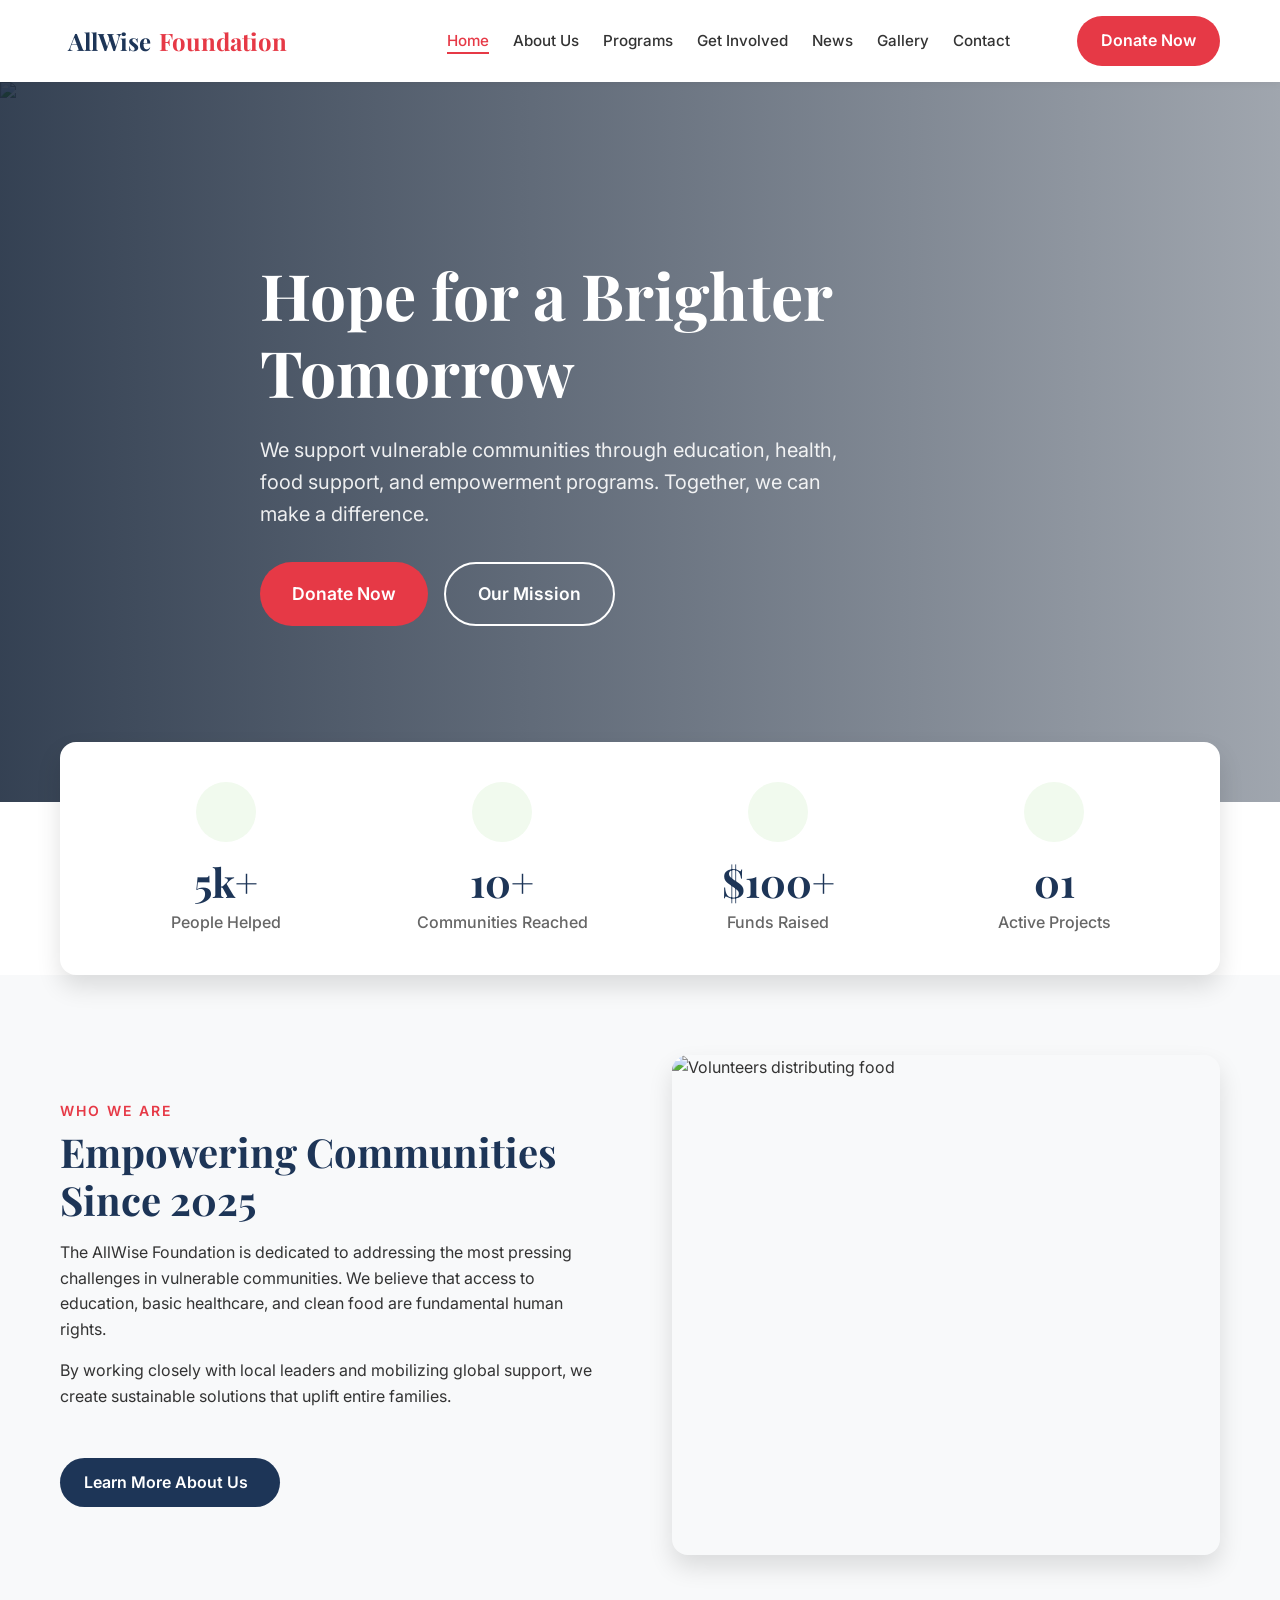
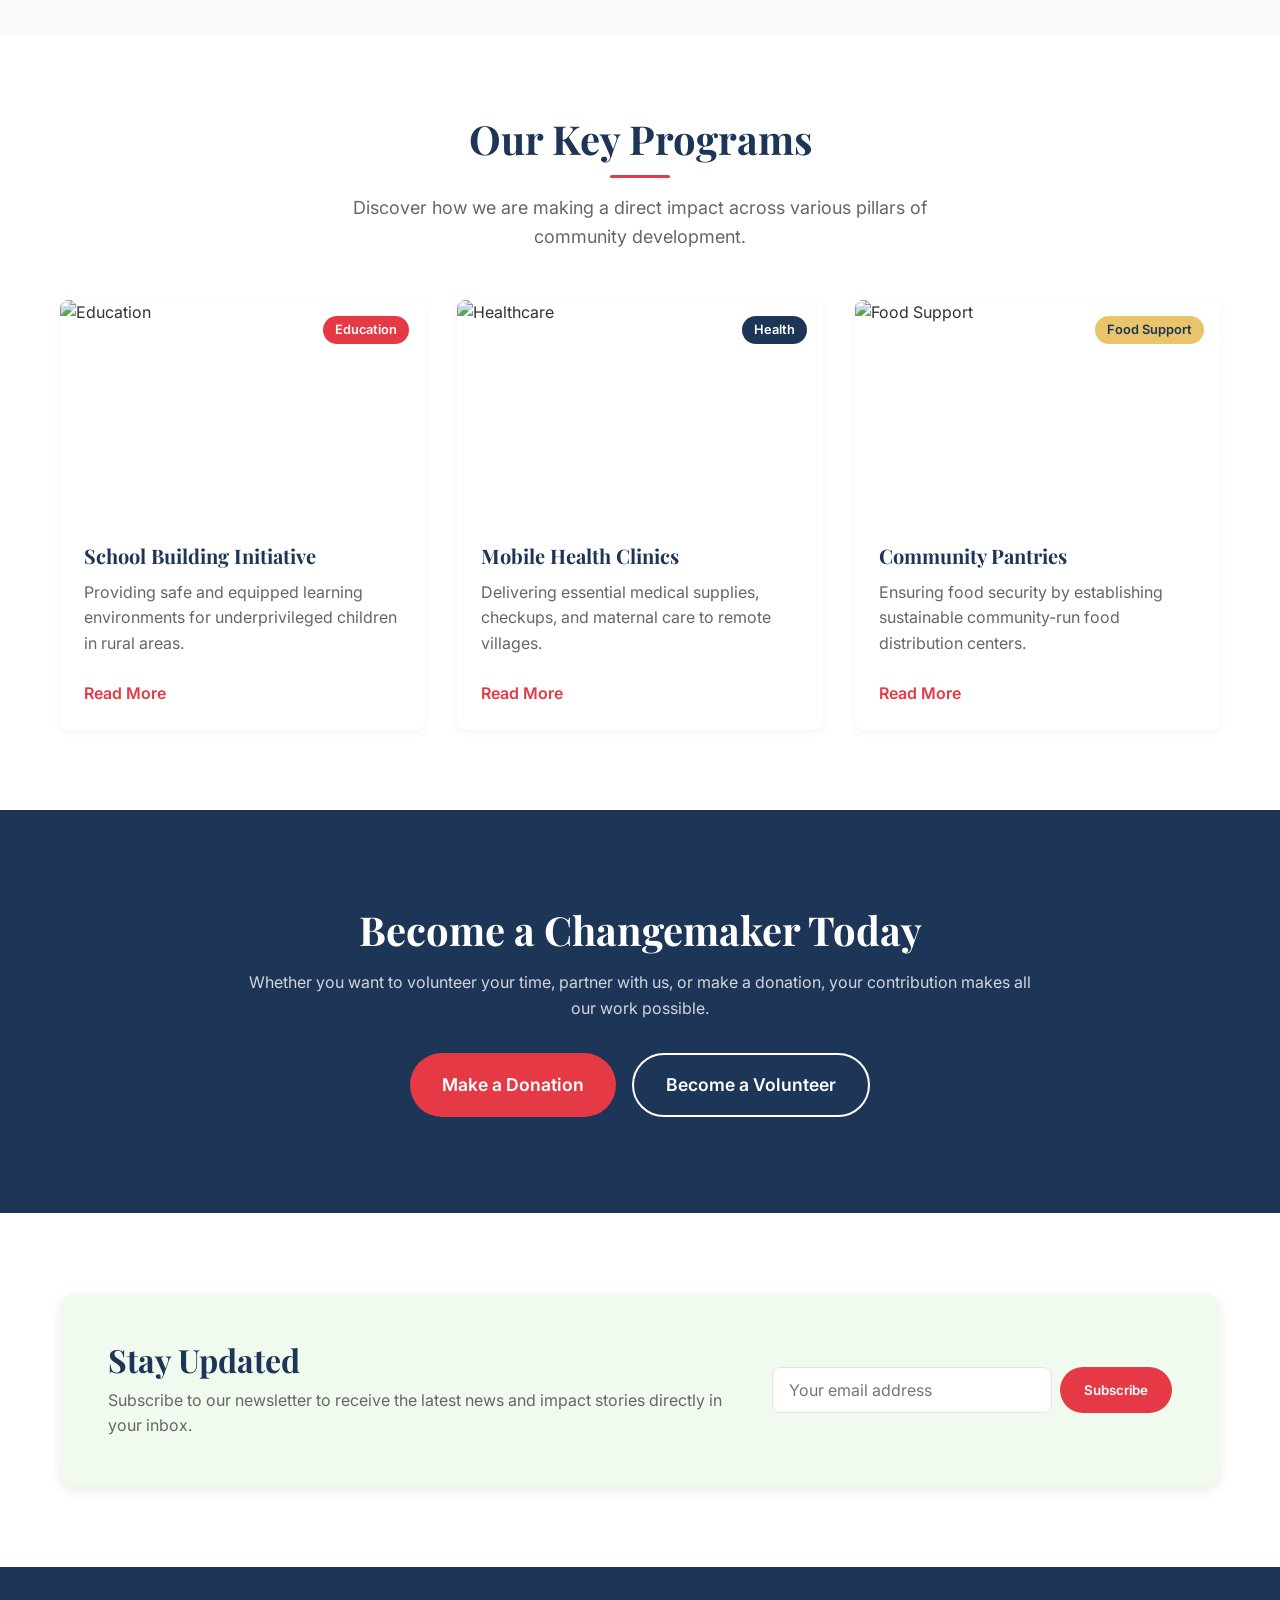
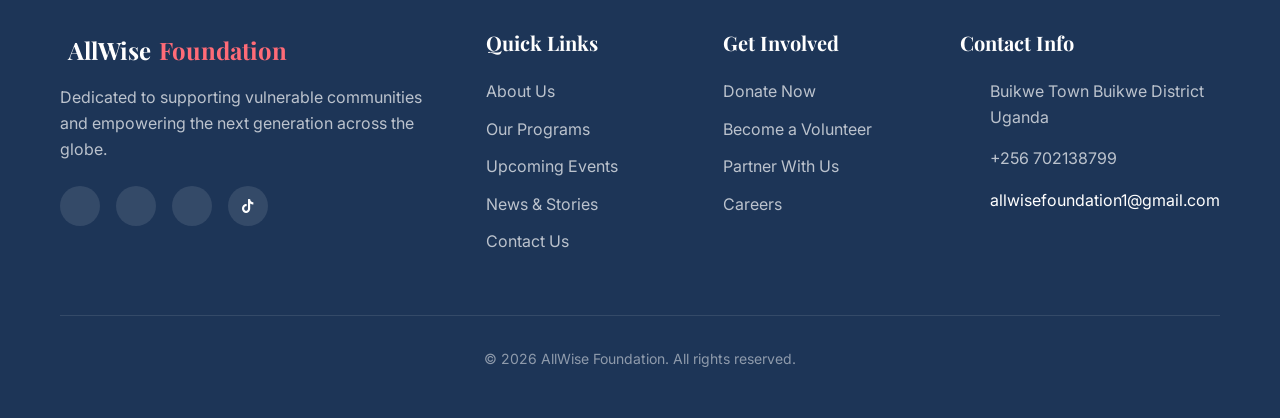
==== index.html @ 0da26ee7 "dmn" ====
<!DOCTYPE html>
<html lang="en">

<head>
    <meta charset="UTF-8">
    <meta name="viewport" content="width=device-width, initial-scale=1.0">
    <title>AllWise Foundation | Empowering Communities</title>
    <meta name="description"
        content="Supporting vulnerable communities through education, health, food support, and empowerment programs.">
    <!-- Google Fonts -->
    <link rel="preconnect" href="https://fonts.googleapis.com">
    <link rel="preconnect" href="https://fonts.gstatic.com" crossorigin>
    <link
        href="https://fonts.googleapis.com/css2?family=Inter:wght@300;400;500;600;700&family=Playfair+Display:wght@600;700&display=swap"
        rel="stylesheet">
    <link href='https://unpkg.com/boxicons@2.1.4/css/boxicons.min.css' rel='stylesheet'>
    <!-- Lucide Icons -->
    <script src="https://unpkg.com/lucide@latest"></script>
    <link rel="stylesheet" href="assets/css/style.css">
</head>

<body>
    <!-- Header -->
    <header class="header">
        <div class="container header-container">
            <a href="index.html" class="logo">
                <span class="logo-icon"><i data-lucide="heart-handshake"></i></span>
                AllWise<span class="logo-highlight">Foundation</span>
            </a>
            <button class="mobile-menu-toggle" aria-label="Toggle menu">
                <i data-lucide="menu"></i>
            </button>
            <nav class="nav-menu">
                <ul class="nav-list">
                    <li><a href="index.html" class="nav-link active">Home</a></li>
                    <li><a href="about.html" class="nav-link">About Us</a></li>
                    <li><a href="programs.html" class="nav-link">Programs</a></li>
                    <li><a href="get-involved.html" class="nav-link">Get Involved</a></li>
                    <li><a href="blog.html" class="nav-link">News</a></li>
                    <li><a href="gallery.html" class="nav-link">Gallery</a></li>
                    <li><a href="contact.html" class="nav-link">Contact</a></li>
                </ul>
                <div class="nav-actions" style="display: flex; gap: 15px; align-items: center;">
                    <a href="admin/index.html" title="Admin Login"
                        style="color: var(--secondary-color); display: flex; align-items: center;"><i data-lucide="lock"
                            style="width: 20px; height: 20px;"></i></a>
                    <a href="donate.html" class="btn btn-primary btn-donate">Donate Now</a>
                </div>
            </nav>
        </div>
    </header>

    <main>
        <!-- Hero Section -->
        <section class="hero">
            <div class="hero-bg">
                <img id="live-hero-image" src="https://images.unsplash.com/photo-1488521787991-ed7bbaae773c?ixlib=rb-4.0.3&auto=format&fit=crop&w=1600&q=80"
                    alt="Children smiling" />
                <div class="hero-overlay"></div>
            </div>
            <div class="container hero-content">
                <h1 class="animate-on-scroll" id="live-hero-headline">Hope for a Brighter Tomorrow</h1>
                <p class="animate-on-scroll" id="live-hero-subtitle">We support vulnerable communities through
                    education, health, food support,
                    and empowerment programs. Together, we can make a difference.</p>
                <div class="hero-actions animate-on-scroll">
                    <a href="donate.html" class="btn btn-primary btn-lg">Donate Now</a>
                    <a href="about.html" class="btn btn-outline btn-lg btn-outline-white">Our Mission</a>
                </div>
            </div>
        </section>

        <!-- Stats Section -->
        <section class="stats-section">
            <div class="container">
                <div class="stats-grid">
                    <div class="stat-card animate-on-scroll">
                        <div class="stat-icon"><i data-lucide="users"></i></div>
                        <h3 class="stat-number" id="live-stats-children">5k+</h3>
                        <p>People Helped</p>
                    </div>
                    <div class="stat-card animate-on-scroll" style="transition-delay: 0.1s">
                        <div class="stat-icon"><i data-lucide="map-pin"></i></div>
                        <h3 class="stat-number" id="live-stats-communities">10+</h3>
                        <p>Communities Reached</p>
                    </div>
                    <div class="stat-card animate-on-scroll" style="transition-delay: 0.2s">
                        <div class="stat-icon"><i data-lucide="heart"></i></div>
                        <h3 class="stat-number" id="live-stats-funds">$100+</h3>
                        <p>Funds Raised</p>
                    </div>
                    <div class="stat-card animate-on-scroll" style="transition-delay: 0.3s">
                        <div class="stat-icon"><i data-lucide="book-open"></i></div>
                        <h3 class="stat-number" id="live-stats-projects">01</h3>
                        <p>Active Projects</p>
                    </div>
                </div>
            </div>
        </section>

        <!-- About Teaser -->
        <section class="about-teaser bg-alt">
            <div class="container">
                <div class="about-grid">
                    <div class="about-text animate-on-scroll">
                        <h4 class="text-primary subtitle" id="live-about-subtitle">Who We Are</h4>
                        <h2 id="live-about-headline">Empowering Communities Since 2025</h2>
                        <p id="live-about-p1">The AllWise Foundation is dedicated to addressing the most pressing
                            challenges in vulnerable
                            communities. We believe that access to education, basic healthcare, and clean food are
                            fundamental human rights.</p>
                        <p id="live-about-p2">By working closely with local leaders and mobilizing global support, we
                            create sustainable
                            solutions that uplift entire families.</p>
                        <a href="about.html" class="btn btn-secondary mt-2">Learn More About Us <i
                                data-lucide="arrow-right"></i></a>
                    </div>
                    <div class="about-image animate-on-scroll">
                        <img id="live-about-image"
                            src="https://images.unsplash.com/photo-1593113580326-921c17bfcc05?ixlib=rb-4.0.3&auto=format&fit=crop&w=800&q=80"
                            alt="Volunteers distributing food" class="radius-lg shadow-lg">
                    </div>
                </div>
            </div>
        </section>

        <!-- Featured Programs -->
        <section class="programs-preview">
            <div class="container">
                <div class="section-title animate-on-scroll">
                    <h2>Our Key Programs</h2>
                    <p>Discover how we are making a direct impact across various pillars of community development.</p>
                </div>

                <div class="cards-grid">
                    <!-- Card 1 -->
                    <div class="card animate-on-scroll">
                        <div class="card-img">
                            <img src="image/image.jpg" alt="Education">
                            <span class="badge">Education</span>
                        </div>
                        <div class="card-body">
                            <h3>School Building Initiative</h3>
                            <p>Providing safe and equipped learning environments for underprivileged children in rural
                                areas.</p>
                            <a href="programs.html" class="link-arrow mt-auto">Read More <i
                                    data-lucide="arrow-right"></i></a>
                        </div>
                    </div>
                    <!-- Card 2 -->
                    <div class="card animate-on-scroll" style="transition-delay: 0.1s">
                        <div class="card-img">
                            <img src="https://images.unsplash.com/photo-1584515933487-779824d29309?ixlib=rb-4.0.3&auto=format&fit=crop&w=600&q=80"
                                alt="Healthcare">
                            <span class="badge badge-secondary">Health</span>
                        </div>
                        <div class="card-body">
                            <h3>Mobile Health Clinics</h3>
                            <p>Delivering essential medical supplies, checkups, and maternal care to remote villages.
                            </p>
                            <a href="programs.html" class="link-arrow mt-auto">Read More <i
                                    data-lucide="arrow-right"></i></a>
                        </div>
                    </div>
                    <!-- Card 3 -->
                    <div class="card animate-on-scroll" style="transition-delay: 0.2s">
                        <div class="card-img">
                            <img src="https://images.unsplash.com/photo-1599058917212-d750089bc07e?ixlib=rb-4.0.3&auto=format&fit=crop&w=600&q=80"
                                alt="Food Support">
                            <span class="badge badge-warning">Food Support</span>
                        </div>
                        <div class="card-body">
                            <h3>Community Pantries</h3>
                            <p>Ensuring food security by establishing sustainable community-run food distribution
                                centers.</p>
                            <a href="programs.html" class="link-arrow mt-auto">Read More <i
                                    data-lucide="arrow-right"></i></a>
                        </div>
                    </div>
                </div>
            </div>
        </section>

        <!-- Call to Action / Get Involved -->
        <section class="cta-section text-center text-white bg-secondary">
            <div class="container">
                <div class="cta-content animate-on-scroll">
                    <h2 class="text-white">Become a Changemaker Today</h2>
                    <p class="text-light mb-2">Whether you want to volunteer your time, partner with us, or make a
                        donation, your contribution makes all our work possible.</p>
                    <div class="cta-actions mt-2">
                        <a href="donate.html" class="btn btn-primary btn-lg">Make a Donation</a>
                        <a href="get-involved.html" class="btn btn-outline btn-lg btn-outline-white">Become a
                            Volunteer</a>
                    </div>
                </div>
            </div>
        </section>

        <!-- Newsletter -->
        <section class="newsletter">
            <div class="container">
                <div class="newsletter-inner bg-accent animate-on-scroll shadow-md radius-lg">
                    <div class="newsletter-text">
                        <h3>Stay Updated</h3>
                        <p>Subscribe to our newsletter to receive the latest news and impact stories directly in your
                            inbox.</p>
                    </div>
                    <form class="newsletter-form"
                        onsubmit="event.preventDefault(); alert('Thank you for subscribing!');">
                        <input type="email" placeholder="Your email address" required class="form-control">
                        <button type="submit" class="btn btn-primary">Subscribe</button>
                    </form>
                </div>
            </div>
        </section>
    </main>

    <!-- Footer -->
    <footer class="footer">
        <div class="container">
            <div class="footer-grid">
                <div class="footer-col">
                    <a href="index.html" class="logo text-white mb-1" style="color: white !important;">
                        <span class="logo-icon"><i data-lucide="heart-handshake"></i></span>
                        AllWise<span class="logo-highlight" style="color: var(--primary-light);">Foundation</span>
                    </a>
                    <p>Dedicated to supporting vulnerable communities and empowering the next generation across the
                        globe.</p>
                    <div class="social-links">
                        <a id="live-settings-facebook" href="https://facebook.com/allwisefoundation" class="social-link" aria-label="Facebook"><i
                                data-lucide="facebook"></i></a>
                        <a id="live-settings-twitter" href="https://twitter.com/allwisefoundation" class="social-link" aria-label="Twitter"><i
                                data-lucide="twitter"></i></a>
                        <a id="live-settings-instagram" href="https://instagram.com/allwisefoundation" class="social-link" aria-label="Instagram"><i
                                data-lucide="instagram"></i></a>
                        <a id="live-settings-tiktok" href="https://tiktok.com/@allwisefoundation" class="social-link" aria-label="Tiktok"><i
                                class="bx bxl-tiktok"></i></a>
                    </div>
                </div>
                <div class="footer-col">
                    <h4>Quick Links</h4>
                    <ul class="footer-links">
                        <li><a href="about.html">About Us</a></li>
                        <li><a href="programs.html">Our Programs</a></li>
                        <li><a href="events.html">Upcoming Events</a></li>
                        <li><a href="blog.html">News & Stories</a></li>
                        <li><a href="contact.html">Contact Us</a></li>
                    </ul>
                </div>
                <div class="footer-col">
                    <h4>Get Involved</h4>
                    <ul class="footer-links">
                        <li><a href="donate.html">Donate Now</a></li>
                        <li><a href="get-involved.html">Become a Volunteer</a></li>
                        <li><a href="get-involved.html">Partner With Us</a></li>
                        <li><a href="#">Careers</a></li>
                    </ul>
                </div>
                <div class="footer-col">
                    <h4>Contact Info</h4>
                    <ul class="footer-links">
                        <li style="display: flex; gap: 10px; color: rgba(255,255,255,0.7); margin-bottom: 1rem;">
                            <i data-lucide="map-pin" style="width: 20px; flex-shrink: 0;"></i>
                            <span id="live-settings-address">Buikwe Town Buikwe District Uganda</span>
                        </li>
                        <li style="display: flex; gap: 10px; color: rgba(255,255,255,0.7); margin-bottom: 1rem;">
                            <i data-lucide="phone" style="width: 20px; flex-shrink: 0;"></i>
                            <span id="live-settings-phone">+256 702138799</span>
                        </li>
                        <li style="display: flex; gap: 10px; color: rgba(255,255,255,0.7);">
                            <i data-lucide="mail" style="width: 20px; flex-shrink: 0;"></i>
                            <a id="live-settings-email" href="mailto:allwisefoundation1@gmail.com" class="text-white"
                                style="text-decoration: none;">allwisefoundation1@gmail.com</a>
                        </li>
                    </ul>
                </div>
            </div>
            <div class="footer-bottom">
                <p>&copy; <span id="live-settings-footer-year">2026</span> AllWise Foundation. All rights reserved.</p>
            </div>
        </div>
    </footer>

    <script src="assets/js/main.js"></script>
</body>


</html>
---- assets/css/style.css ----
/* assets/css/style.css */
:root {
    /* Color Palette - Warm & Friendly */
    --primary-color: #e63946;
    /* Vibrant Red */
    --primary-light: #ff6b77;
    --primary-dark: #b81d2a;
    --secondary-color: #1d3557;
    /* Deep Navy */
    --secondary-light: #457b9d;
    --accent-color: #f1faee;
    /* Off White/Mint */
    --success-color: #2a9d8f;
    --warning-color: #e9c46a;

    /* Text Colors */
    --text-main: #333333;
    --text-muted: #666666;
    --text-light: #ffffff;

    /* Backgrounds */
    --bg-main: #ffffff;
    --bg-alt: #f8f9fa;
    --bg-dark: #112035;

    /* Borders */
    --border-color: #e5e5e5;

    /* Typography */
    --font-heading: 'Playfair Display', serif;
    --font-body: 'Inter', sans-serif;

    /* Utilities */
    --transition-fast: 0.2s ease;
    --transition-normal: 0.3s ease;

    /* Shadows - Soft & Modern */
    --shadow-sm: 0 2px 8px rgba(0, 0, 0, 0.05);
    --shadow-md: 0 4px 12px rgba(0, 0, 0, 0.08);
    --shadow-lg: 0 12px 24px rgba(0, 0, 0, 0.12);

    /* Border Radius */
    --radius-sm: 4px;
    --radius-md: 8px;
    --radius-lg: 16px;
    --radius-pill: 9999px;
}

/* Base Styles & Reset */
* {
    margin: 0;
    padding: 0;
    box-sizing: border-box;
}

html {
    scroll-behavior: smooth;
}

body {
    font-family: var(--font-body);
    font-size: 16px;
    color: var(--text-main);
    line-height: 1.6;
    background-color: var(--bg-main);
    overflow-x: hidden;
    -webkit-font-smoothing: antialiased;
}

/* Typography */
h1,
h2,
h3,
h4,
h5,
h6 {
    font-family: var(--font-heading);
    line-height: 1.2;
    color: var(--secondary-color);
    margin-bottom: 1rem;
    font-weight: 700;
}

h1 {
    font-size: 3.5rem;
}

h2 {
    font-size: 2.5rem;
}

h3 {
    font-size: 2rem;
}

h4 {
    font-size: 1.5rem;
}

h5 {
    font-size: 1.25rem;
}

p {
    margin-bottom: 1rem;
}

a {
    text-decoration: none;
    color: var(--primary-color);
    transition: color var(--transition-fast);
}

img {
    max-width: 100%;
    height: auto;
    display: block;
}

/* Layout */
.container {
    width: 100%;
    max-width: 1200px;
    margin: 0 auto;
    padding: 0 20px;
}

section {
    padding: 5rem 0;
}

.section-title {
    text-align: center;
    margin-bottom: 3rem;
}

.section-title h2 {
    display: inline-block;
    position: relative;
    padding-bottom: 15px;
}

.section-title h2::after {
    content: '';
    position: absolute;
    bottom: 0;
    left: 50%;
    transform: translateX(-50%);
    width: 60px;
    height: 3px;
    background-color: var(--primary-color);
    border-radius: var(--radius-sm);
}

.section-title p {
    color: var(--text-muted);
    max-width: 600px;
    margin: 0 auto;
    font-size: 1.125rem;
}

/* Header & Navigation */
.header {
    background-color: var(--bg-main);
    padding: 1rem 0;
    position: sticky;
    top: 0;
    z-index: 1000;
    box-shadow: var(--shadow-sm);
    transition: all var(--transition-normal);
}

.header.scrolled {
    padding: 0.5rem 0;
    box-shadow: var(--shadow-md);
}

.header-container {
    display: flex;
    justify-content: space-between;
    align-items: center;
}

.logo {
    display: flex;
    align-items: center;
    gap: 0.5rem;
    font-family: var(--font-heading);
    font-size: 1.5rem;
    font-weight: 700;
    color: var(--secondary-color);
}

.logo-icon {
    color: var(--primary-color);
    display: flex;
    align-items: center;
}

.logo-highlight {
    color: var(--primary-color);
}

.mobile-menu-toggle {
    display: none;
    background: none;
    border: none;
    color: var(--secondary-color);
    cursor: pointer;
    font-size: 1.5rem;
}

.nav-menu {
    display: flex;
    align-items: center;
    gap: 2rem;
}

.nav-list {
    display: flex;
    list-style: none;
    gap: 1.5rem;
}

.nav-link {
    color: var(--text-main);
    font-weight: 500;
    font-size: 0.95rem;
    position: relative;
}

.nav-link::after {
    content: '';
    position: absolute;
    width: 0;
    height: 2px;
    bottom: -4px;
    left: 0;
    background-color: var(--primary-color);
    transition: width var(--transition-fast);
}

.nav-link:hover::after,
.nav-link.active::after {
    width: 100%;
}

.nav-link:hover,
.nav-link.active {
    color: var(--primary-color);
}

/* Buttons */
.btn {
    display: inline-flex;
    align-items: center;
    justify-content: center;
    padding: 0.75rem 1.5rem;
    border-radius: var(--radius-pill);
    font-weight: 600;
    text-align: center;
    cursor: pointer;
    transition: all var(--transition-normal);
    gap: 0.5rem;
    border: none;
    font-family: var(--font-body);
}

.btn-primary {
    background-color: var(--primary-color);
    color: var(--text-light);
}

.btn-primary:hover {
    background-color: var(--primary-dark);
    transform: translateY(-2px);
    box-shadow: var(--shadow-md);
    color: var(--text-light);
}

.btn-secondary {
    background-color: var(--secondary-color);
    color: var(--text-light);
}

.btn-secondary:hover {
    background-color: var(--secondary-light);
    transform: translateY(-2px);
    box-shadow: var(--shadow-md);
    color: var(--text-light);
}

.btn-outline {
    background-color: transparent;
    border: 2px solid var(--primary-color);
    color: var(--primary-color);
}

.btn-outline:hover {
    background-color: var(--primary-color);
    color: var(--text-light);
}

/* Responsive */
@media (max-width: 992px) {
    .nav-list {
        display: none;
    }

    .mobile-menu-toggle {
        display: block;
    }

    .nav-menu {
        position: fixed;
        top: 70px;
        right: -100%;
        width: 300px;
        max-width: 80vw;
        height: max-content;
        padding-bottom: 2rem;
        border-bottom-left-radius: var(--radius-lg);
        background-color: rgba(255, 255, 255, 0.9);
        backdrop-filter: blur(10px);
        -webkit-backdrop-filter: blur(10px);
        flex-direction: column;
        justify-content: flex-start;
        padding-top: 2rem;
        transition: right var(--transition-normal);
        z-index: 999;
        box-shadow: -5px 5px 15px rgba(0, 0, 0, 0.05);
        border: 1px solid rgba(255, 255, 255, 0.2);
    }

    .nav-menu.active {
        right: 0;
    }

    .nav-list {
        display: flex;
        flex-direction: column;
        align-items: center;
        gap: 2rem;
        width: 100%;
    }

    h1 {
        font-size: 2.5rem;
    }

    h2 {
        font-size: 2rem;
    }
}

/* Utility Classes */
.bg-alt {
    background-color: var(--bg-alt);
}

.bg-secondary {
    background-color: var(--secondary-color);
    color: var(--text-light);
}

.bg-accent {
    background-color: var(--accent-color);
}

.text-primary {
    color: var(--primary-color);
}

.text-white {
    color: var(--text-light) !important;
}

.text-light {
    color: rgba(255, 255, 255, 0.8);
}

.text-center {
    text-align: center;
}

.mt-1 {
    margin-top: 1rem;
}

.mt-2 {
    margin-top: 2rem;
}

.mt-auto {
    margin-top: auto;
}

.mb-1 {
    margin-bottom: 1rem;
}

.mb-2 {
    margin-bottom: 2rem;
}

.radius-lg {
    border-radius: var(--radius-lg);
    overflow: hidden;
}

.shadow-md {
    box-shadow: var(--shadow-md);
}

.shadow-lg {
    box-shadow: var(--shadow-lg);
}

.subtitle {
    font-family: var(--font-body);
    font-weight: 600;
    text-transform: uppercase;
    letter-spacing: 2px;
    font-size: 0.875rem;
    margin-bottom: 0.5rem;
    display: block;
}

/* Animations Core */
.animate-on-scroll {
    opacity: 0;
    transform: translateY(30px);
    transition: opacity 0.6s ease-out, transform 0.6s ease-out;
}

.animate-on-scroll.visible {
    opacity: 1;
    transform: translateY(0);
}

/* Input Forms */
.form-control {
    width: 100%;
    padding: 0.75rem 1rem;
    border: 1px solid var(--border-color);
    border-radius: var(--radius-md);
    font-family: var(--font-body);
    font-size: 1rem;
    transition: border-color var(--transition-fast);
}

.form-control:focus {
    outline: none;
    border-color: var(--primary-color);
}

/* Buttons Extension */
.btn-lg {
    padding: 1rem 2rem;
    font-size: 1.1rem;
}

.btn-outline-white {
    border-color: var(--text-light);
    color: var(--text-light);
}

.btn-outline-white:hover {
    background-color: var(--text-light);
    color: var(--secondary-color);
}

/* Hero Section */
.hero {
    position: relative;
    min-height: 80vh;
    display: flex;
    align-items: center;
    padding: 0;
    color: var(--text-light);
}

.hero-bg {
    position: absolute;
    top: 0;
    left: 0;
    width: 100%;
    height: 100%;
    z-index: -1;
}

.hero-bg img {
    width: 100%;
    height: 100%;
    object-fit: cover;
}

.hero-overlay {
    position: absolute;
    top: 0;
    left: 0;
    width: 100%;
    height: 100%;
    background: linear-gradient(to right, rgba(17, 32, 53, 0.85) 0%, rgba(17, 32, 53, 0.4) 100%);
}

.hero-content {
    max-width: 800px;
    padding-top: 5rem;
    padding-bottom: 5rem;
}

.hero-content h1 {
    color: var(--text-light);
    font-size: clamp(2.5rem, 5vw, 4.5rem);
    margin-bottom: 1.5rem;
}

.hero-content p {
    font-size: 1.25rem;
    margin-bottom: 2rem;
    color: rgba(255, 255, 255, 0.9);
    max-width: 600px;
}

.hero-actions {
    display: flex;
    gap: 1rem;
    flex-wrap: wrap;
}

/* Stats Section */
.stats-section {
    position: relative;
    margin-top: -60px;
    padding: 0;
    z-index: 10;
}

.stats-grid {
    display: grid;
    grid-template-columns: repeat(auto-fit, minmax(200px, 1fr));
    gap: 1.5rem;
    background-color: var(--bg-main);
    padding: 2.5rem;
    border-radius: var(--radius-lg);
    box-shadow: var(--shadow-lg);
}

.stat-card {
    text-align: center;
}

.stat-icon {
    display: inline-flex;
    align-items: center;
    justify-content: center;
    width: 60px;
    height: 60px;
    background-color: var(--accent-color);
    color: var(--primary-color);
    border-radius: 50%;
    margin-bottom: 1rem;
}

.stat-number {
    font-size: 2.5rem;
    color: var(--secondary-color);
    margin-bottom: 0.25rem;
}

.stat-card p {
    color: var(--text-muted);
    font-weight: 500;
    margin: 0;
}

/* About Teaser */
.about-grid {
    display: grid;
    grid-template-columns: 1fr 1fr;
    gap: 4rem;
    align-items: center;
}

.about-image img {
    width: 100%;
    height: 500px;
    object-fit: cover;
}

@media (max-width: 768px) {
    .about-grid {
        grid-template-columns: 1fr;
        gap: 2rem;
    }
}

/* Cards Grid */
.cards-grid {
    display: grid;
    grid-template-columns: repeat(auto-fit, minmax(300px, 1fr));
    gap: 2rem;
}

.card {
    background-color: var(--bg-main);
    border-radius: var(--radius-md);
    overflow: hidden;
    box-shadow: var(--shadow-sm);
    transition: transform var(--transition-normal), box-shadow var(--transition-normal);
    display: flex;
    flex-direction: column;
    height: 100%;
}

.card:hover {
    transform: translateY(-5px);
    box-shadow: var(--shadow-lg);
}

.card-img {
    position: relative;
    height: 220px;
}

.card-img img {
    width: 100%;
    height: 100%;
    object-fit: cover;
    transition: transform var(--transition-normal);
}

.card:hover .card-img img {
    transform: scale(1.05);
}

.badge {
    position: absolute;
    top: 1rem;
    right: 1rem;
    background-color: var(--primary-color);
    color: var(--text-light);
    padding: 0.25rem 0.75rem;
    border-radius: var(--radius-pill);
    font-size: 0.8rem;
    font-weight: 600;
    z-index: 2;
}

.badge-secondary {
    background-color: var(--secondary-color);
}

.badge-warning {
    background-color: var(--warning-color);
    color: var(--secondary-color);
}

.card-body {
    padding: 1.5rem;
    display: flex;
    flex-direction: column;
    flex-grow: 1;
}

.card-body h3 {
    font-size: 1.25rem;
    margin-bottom: 0.75rem;
}

.card-body p {
    color: var(--text-muted);
    margin-bottom: 1.5rem;
}

.link-arrow {
    display: inline-flex;
    align-items: center;
    gap: 0.5rem;
    font-weight: 600;
    color: var(--primary-color);
}

.link-arrow i {
    width: 18px;
    height: 18px;
    transition: transform var(--transition-fast);
}

.link-arrow:hover i {
    transform: translateX(4px);
}

/* CTA Section */
.cta-section {
    padding: 6rem 0;
}

.cta-content {
    max-width: 800px;
    margin: 0 auto;
}

.cta-actions {
    display: flex;
    justify-content: center;
    gap: 1rem;
    flex-wrap: wrap;
}

/* Newsletter */
.newsletter {
    padding-bottom: 5rem;
}

.newsletter-inner {
    padding: 3rem;
    display: flex;
    align-items: center;
    justify-content: space-between;
    gap: 2rem;
}

.newsletter-text {
    flex: 1;
}

.newsletter-text h3 {
    margin-bottom: 0.5rem;
}

.newsletter-text p {
    margin: 0;
    color: var(--text-muted);
}

.newsletter-form {
    display: flex;
    gap: 0.5rem;
    width: 100%;
    max-width: 400px;
}

@media (max-width: 768px) {
    .newsletter-inner {
        flex-direction: column;
        text-align: center;
        padding: 2rem;
    }

    .newsletter-form {
        flex-direction: column;
    }

    .hero {
        min-height: 60vh;
    }
}

/* Footer Extension */
.footer {
    background-color: var(--secondary-color);
    color: var(--text-light);
    padding: 4rem 0 2rem;
}

.footer-grid {
    display: grid;
    grid-template-columns: 2fr 1fr 1fr 1fr;
    gap: 3rem;
    margin-bottom: 3rem;
}

.footer-col h4 {
    color: var(--text-light);
    font-size: 1.25rem;
    margin-bottom: 1.5rem;
}

.footer-col p {
    color: rgba(255, 255, 255, 0.7);
}

.footer-links {
    list-style: none;
}

.footer-links li {
    margin-bottom: 0.75rem;
}

.footer-links a {
    color: rgba(255, 255, 255, 0.7);
    transition: color var(--transition-fast);
}

.footer-links a:hover {
    color: var(--primary-light);
}

.social-links {
    display: flex;
    gap: 1rem;
    margin-top: 1.5rem;
}

.social-link {
    display: inline-flex;
    align-items: center;
    justify-content: center;
    width: 40px;
    height: 40px;
    background-color: rgba(255, 255, 255, 0.1);
    color: var(--text-light);
    border-radius: 50%;
    transition: all var(--transition-fast);
}
 

.social-link:hover {
    background-color: var(--primary-color);
    transform: translateY(-2px);
}

.footer-bottom {
    border-top: 1px solid rgba(255, 255, 255, 0.1);
    padding-top: 2rem;
    text-align: center;
    color: rgba(255, 255, 255, 0.5);
    font-size: 0.875rem;
}

@media (max-width: 992px) {
    .footer-grid {
        grid-template-columns: 1fr 1fr;
    }
}

@media (max-width: 576px) {
    .footer-grid {
        grid-template-columns: 1fr;
    }

}
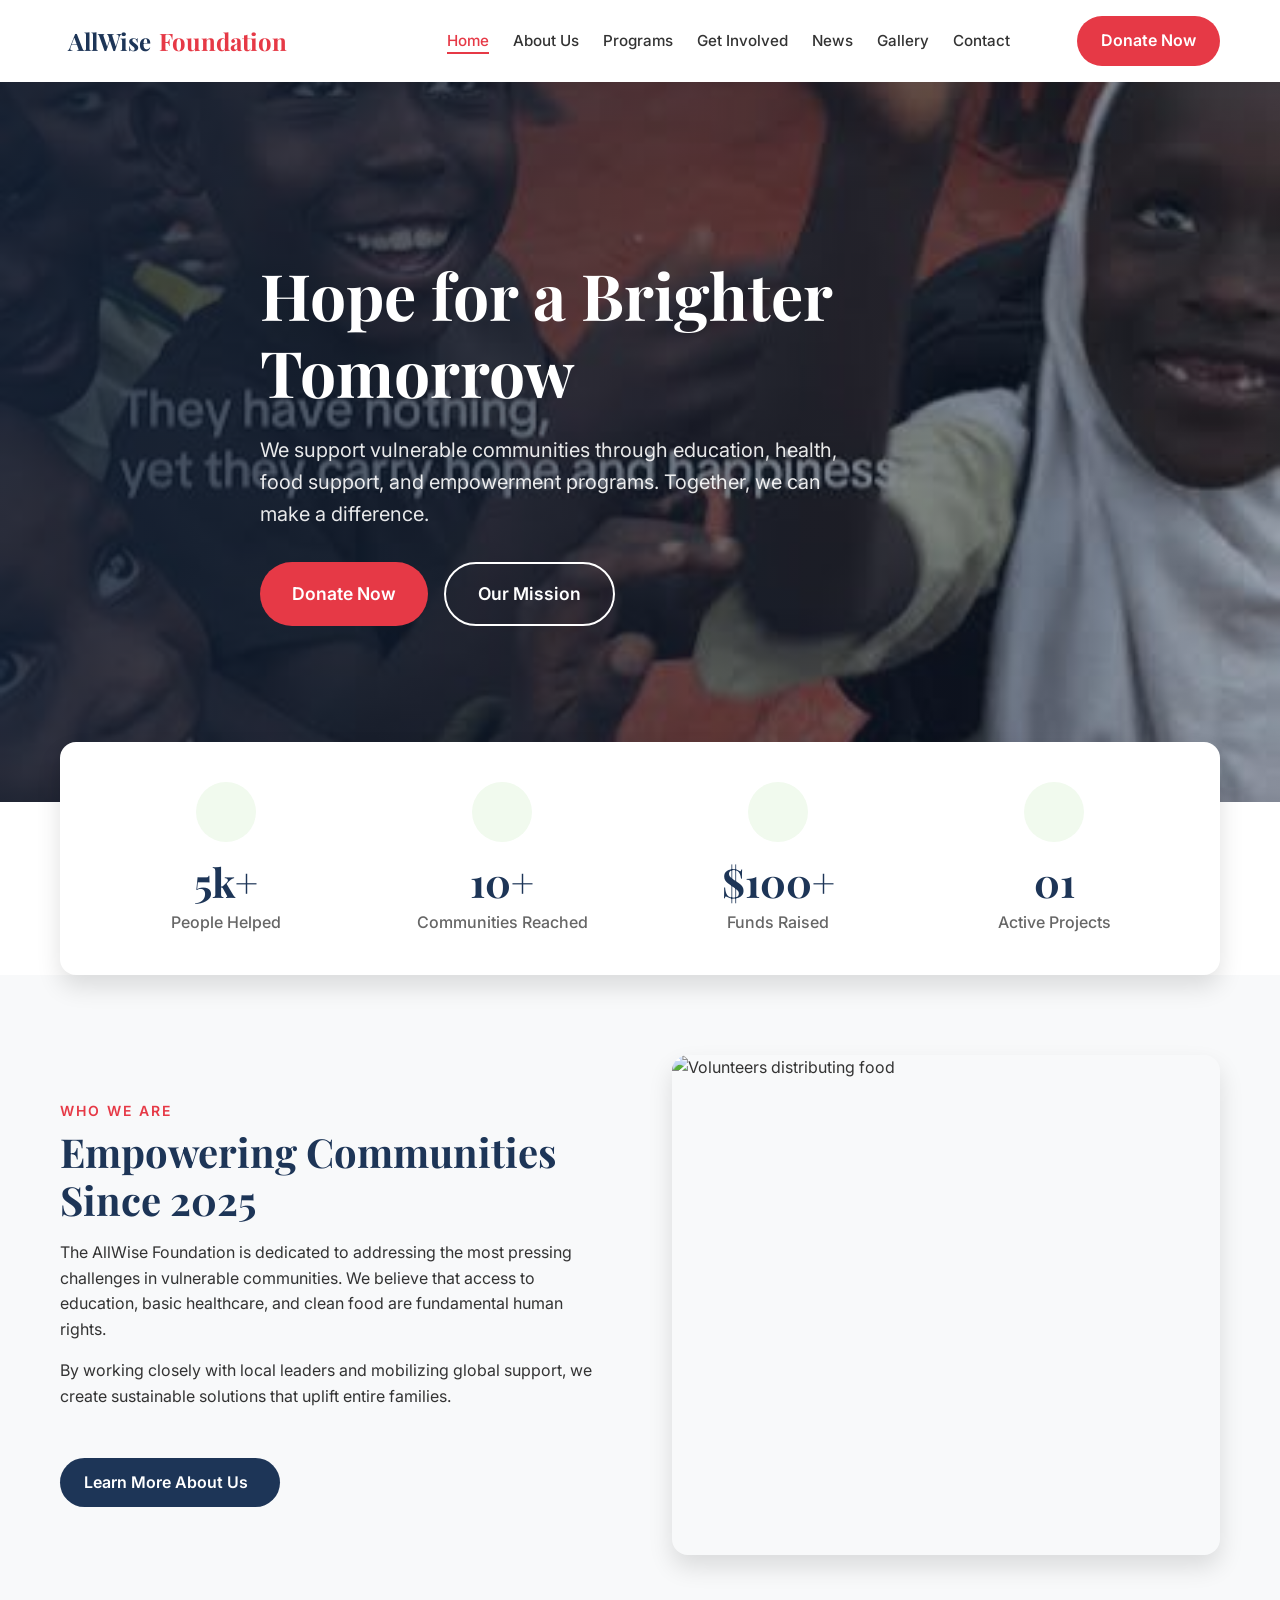
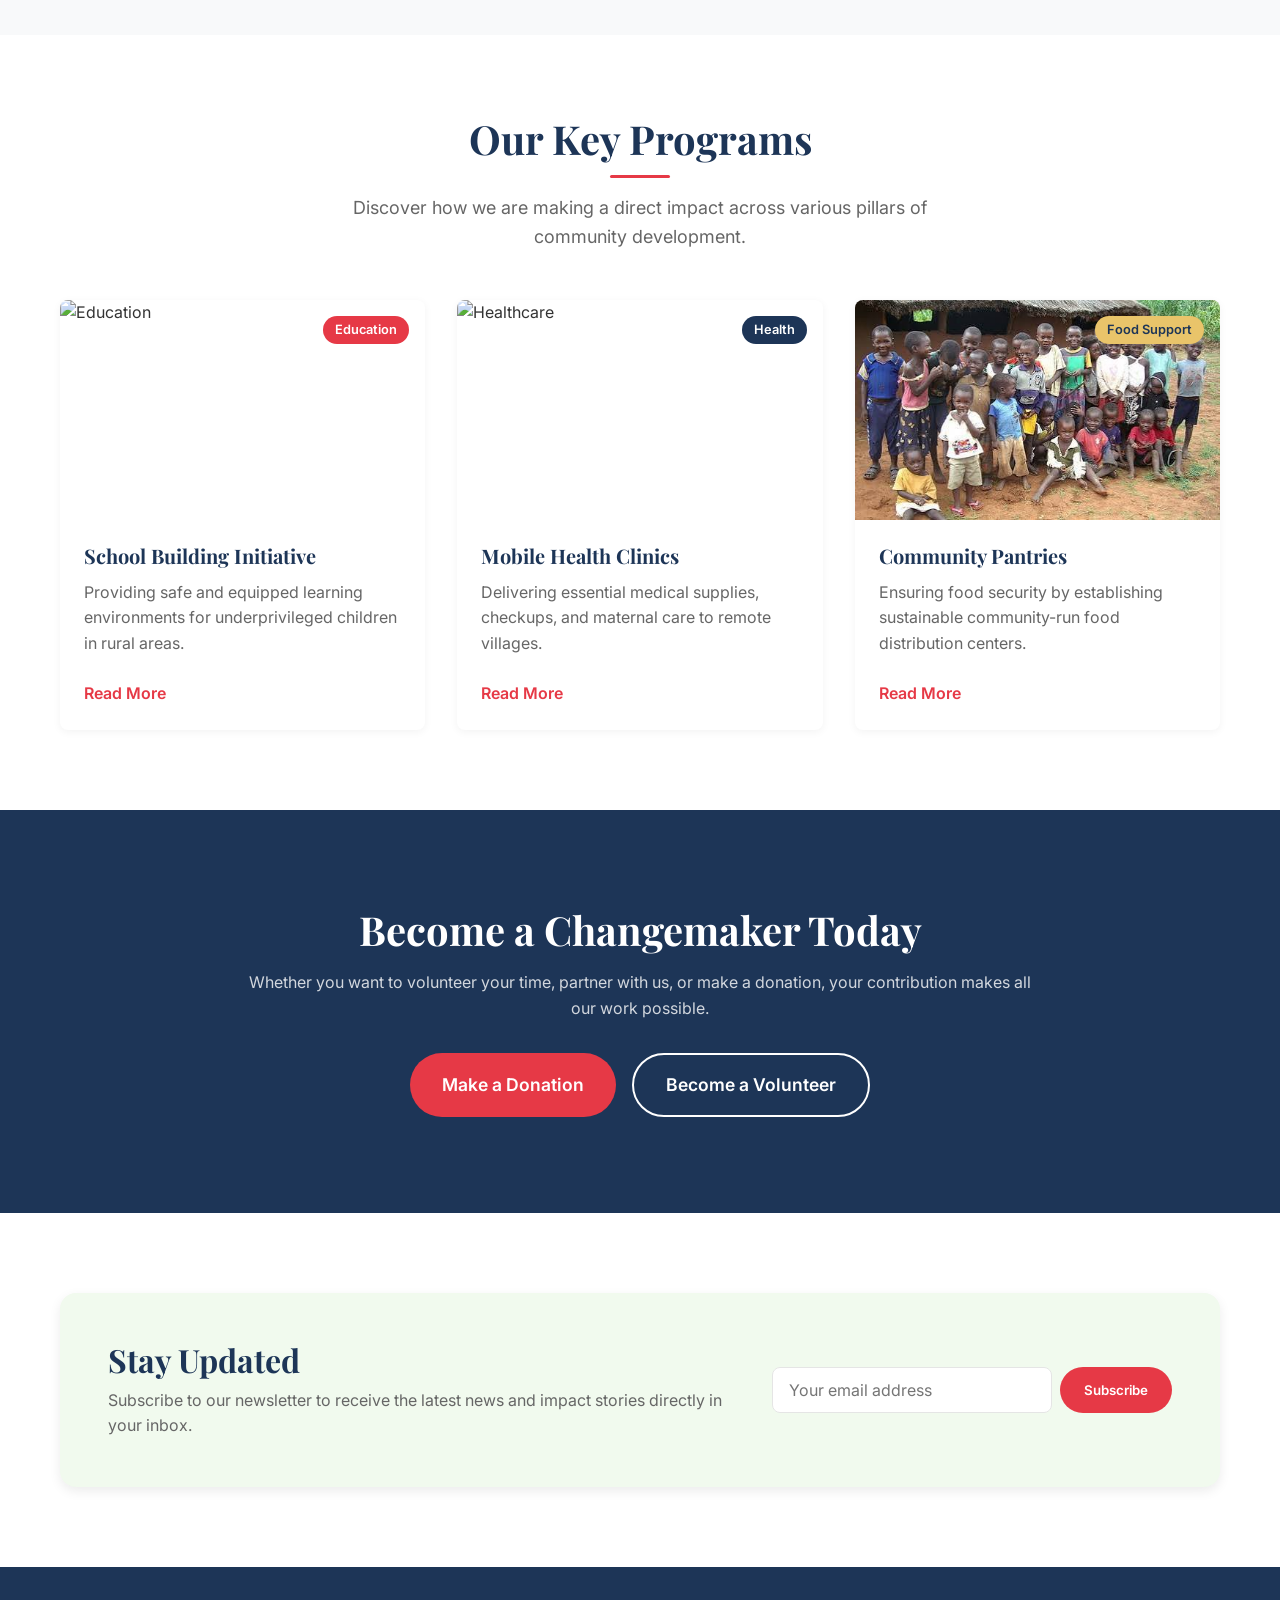
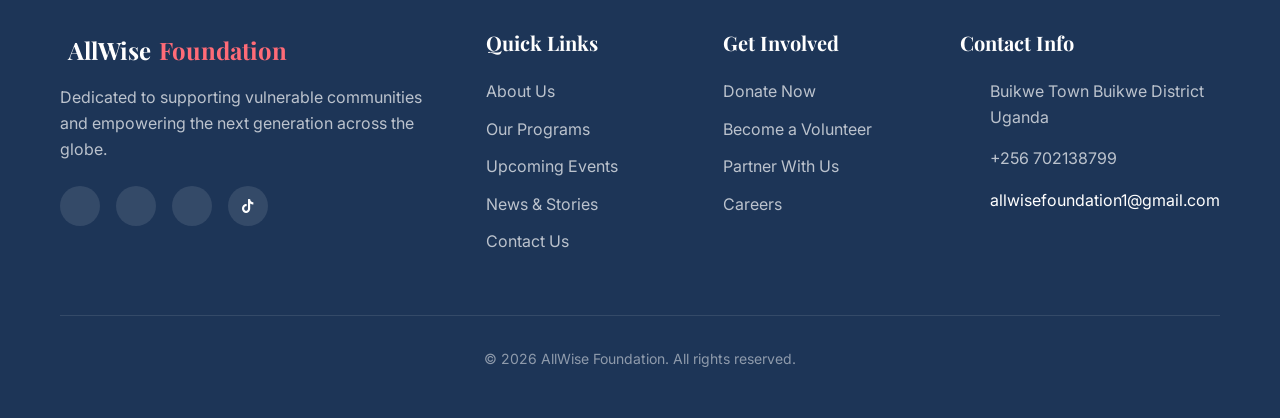
==== commit c004efcf: "Fix HTML formatting and update image sources" ====
--- a/index.html
+++ b/index.html
@@ -54,7 +54,8 @@
         <!-- Hero Section -->
         <section class="hero">
             <div class="hero-bg">
-                <img id="live-hero-image" src="https://images.unsplash.com/photo-1488521787991-ed7bbaae773c?ixlib=rb-4.0.3&auto=format&fit=crop&w=1600&q=80"
+                <img id="live-img-home-hero"
+                    src="assets/images/image 8.jpeg"
                     alt="Children smiling" />
                 <div class="hero-overlay"></div>
             </div>
@@ -103,21 +104,22 @@
             <div class="container">
                 <div class="about-grid">
                     <div class="about-text animate-on-scroll">
-                        <h4 class="text-primary subtitle" id="live-about-subtitle">Who We Are</h4>
-                        <h2 id="live-about-headline">Empowering Communities Since 2025</h2>
-                        <p id="live-about-p1">The AllWise Foundation is dedicated to addressing the most pressing
+                        <h4 class="text-primary subtitle" id="live-home-about-subtitle">Who We Are</h4>
+                        <h2 id="live-home-about-headline">Empowering Communities Since 2025</h2>
+                        <p id="live-home-about-p1">The AllWise Foundation is dedicated to addressing the most pressing
                             challenges in vulnerable
                             communities. We believe that access to education, basic healthcare, and clean food are
                             fundamental human rights.</p>
-                        <p id="live-about-p2">By working closely with local leaders and mobilizing global support, we
+                        <p id="live-home-about-p2">By working closely with local leaders and mobilizing global support,
+                            we
                             create sustainable
                             solutions that uplift entire families.</p>
                         <a href="about.html" class="btn btn-secondary mt-2">Learn More About Us <i
                                 data-lucide="arrow-right"></i></a>
                     </div>
                     <div class="about-image animate-on-scroll">
-                        <img id="live-about-image"
-                            src="https://images.unsplash.com/photo-1593113580326-921c17bfcc05?ixlib=rb-4.0.3&auto=format&fit=crop&w=800&q=80"
+                        <img id="live-img-home-about"
+                            src="https:assets/images/image 4.jpeg"
                             alt="Volunteers distributing food" class="radius-lg shadow-lg">
                     </div>
                 </div>
@@ -136,7 +138,7 @@
                     <!-- Card 1 -->
                     <div class="card animate-on-scroll">
                         <div class="card-img">
-                            <img src="image/image.jpg" alt="Education">
+                            <img src="assets/images/image.jpg   " alt="Education">
                             <span class="badge">Education</span>
                         </div>
                         <div class="card-body">
@@ -165,7 +167,7 @@
                     <!-- Card 3 -->
                     <div class="card animate-on-scroll" style="transition-delay: 0.2s">
                         <div class="card-img">
-                            <img src="https://images.unsplash.com/photo-1599058917212-d750089bc07e?ixlib=rb-4.0.3&auto=format&fit=crop&w=600&q=80"
+                            <img src="assets/images/image 3.jpeg"
                                 alt="Food Support">
                             <span class="badge badge-warning">Food Support</span>
                         </div>
@@ -228,14 +230,14 @@
                     <p>Dedicated to supporting vulnerable communities and empowering the next generation across the
                         globe.</p>
                     <div class="social-links">
-                        <a id="live-settings-facebook" href="https://facebook.com/allwisefoundation" class="social-link" aria-label="Facebook"><i
-                                data-lucide="facebook"></i></a>
-                        <a id="live-settings-twitter" href="https://twitter.com/allwisefoundation" class="social-link" aria-label="Twitter"><i
-                                data-lucide="twitter"></i></a>
-                        <a id="live-settings-instagram" href="https://instagram.com/allwisefoundation" class="social-link" aria-label="Instagram"><i
-                                data-lucide="instagram"></i></a>
-                        <a id="live-settings-tiktok" href="https://tiktok.com/@allwisefoundation" class="social-link" aria-label="Tiktok"><i
-                                class="bx bxl-tiktok"></i></a>
+                        <a id="live-settings-facebook" href="https://facebook.com/allwisefoundation" class="social-link"
+                            aria-label="Facebook"><i data-lucide="facebook"></i></a>
+                        <a id="live-settings-twitter" href="https://twitter.com/allwisefoundation" class="social-link"
+                            aria-label="Twitter"><i data-lucide="twitter"></i></a>
+                        <a id="live-settings-instagram" href="https://instagram.com/allwisefoundation"
+                            class="social-link" aria-label="Instagram"><i data-lucide="instagram"></i></a>
+                        <a id="live-settings-tiktok" href="https://tiktok.com/@allwisefoundation" class="social-link"
+                            aria-label="Tiktok"><i class="bx bxl-tiktok"></i></a>
                     </div>
                 </div>
                 <div class="footer-col">
@@ -286,4 +288,5 @@
 </body>
 
 
-</html>+
+</html>
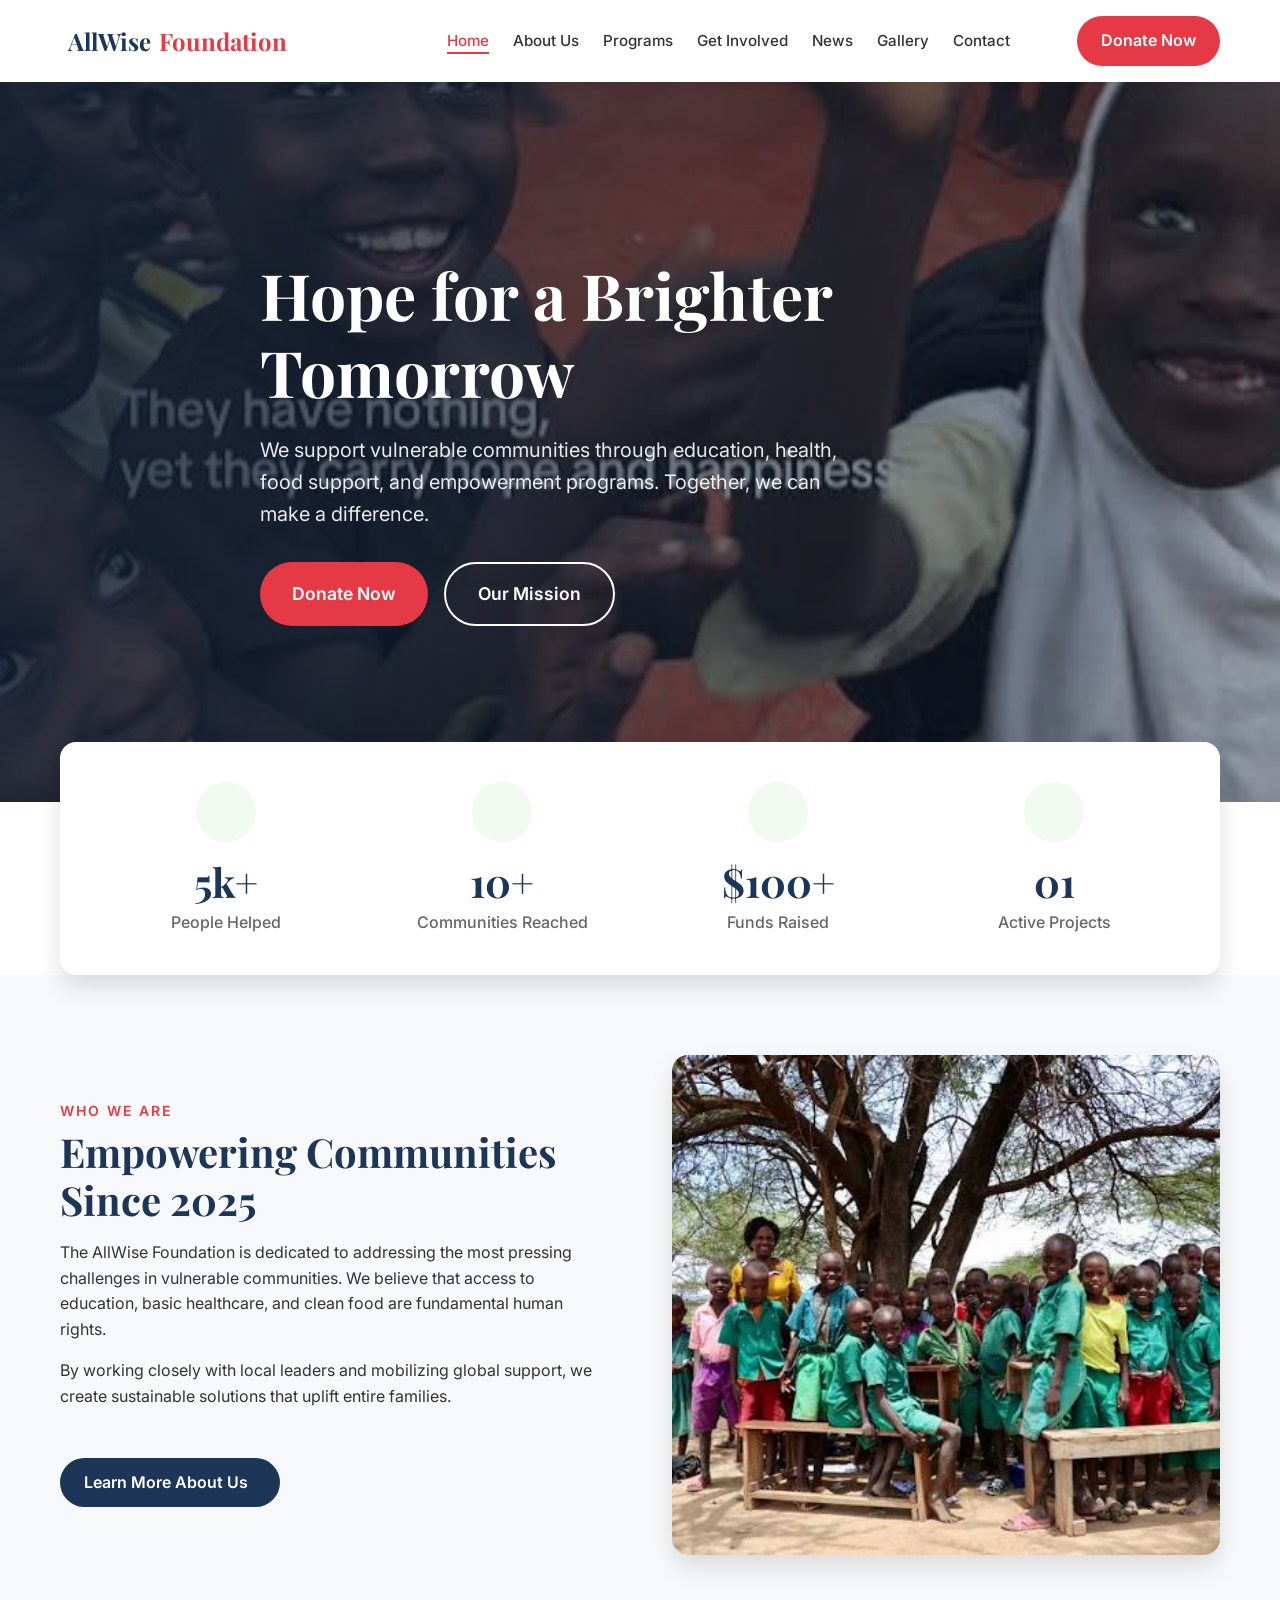
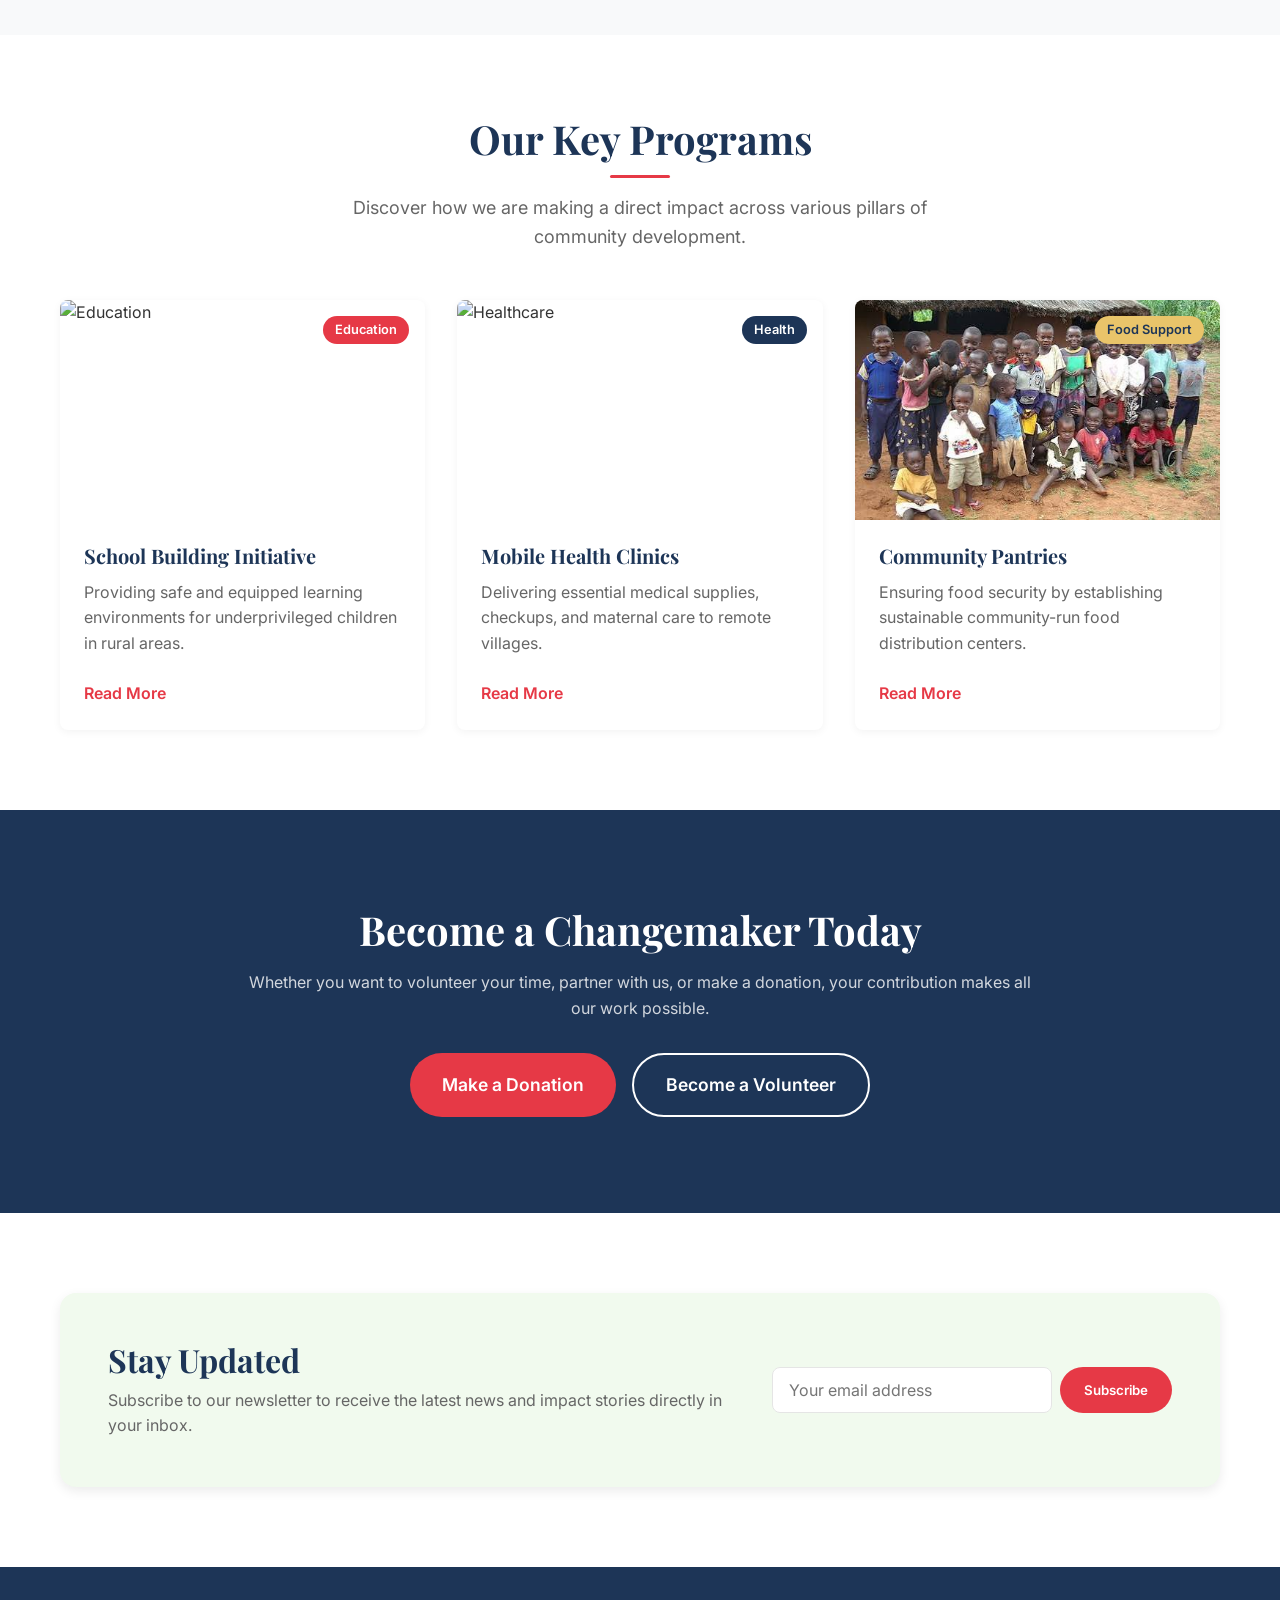
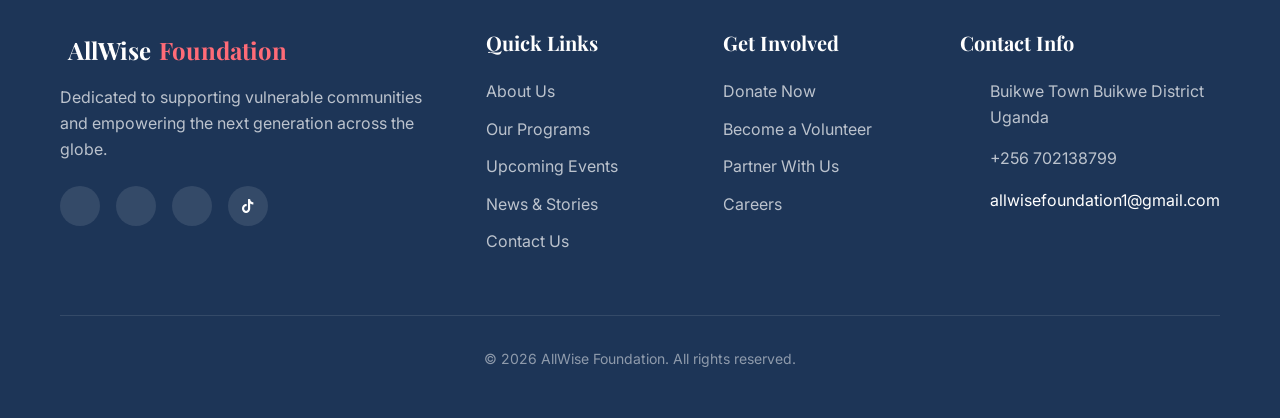
==== commit 8b6d12bc: "Fix HTML formatting issues in index.html" ====
--- a/index.html
+++ b/index.html
@@ -119,7 +119,7 @@
                     </div>
                     <div class="about-image animate-on-scroll">
                         <img id="live-img-home-about"
-                            src="https:assets/images/image 4.jpeg"
+                            src="assets/images/image 4.jpeg"
                             alt="Volunteers distributing food" class="radius-lg shadow-lg">
                     </div>
                 </div>
@@ -138,7 +138,7 @@
                     <!-- Card 1 -->
                     <div class="card animate-on-scroll">
                         <div class="card-img">
-                            <img src="assets/images/image.jpg   " alt="Education">
+                            <img src="assets/images/image 6.jpg   " alt="Education">
                             <span class="badge">Education</span>
                         </div>
                         <div class="card-body">
@@ -290,3 +290,4 @@
 
 
 </html>
+
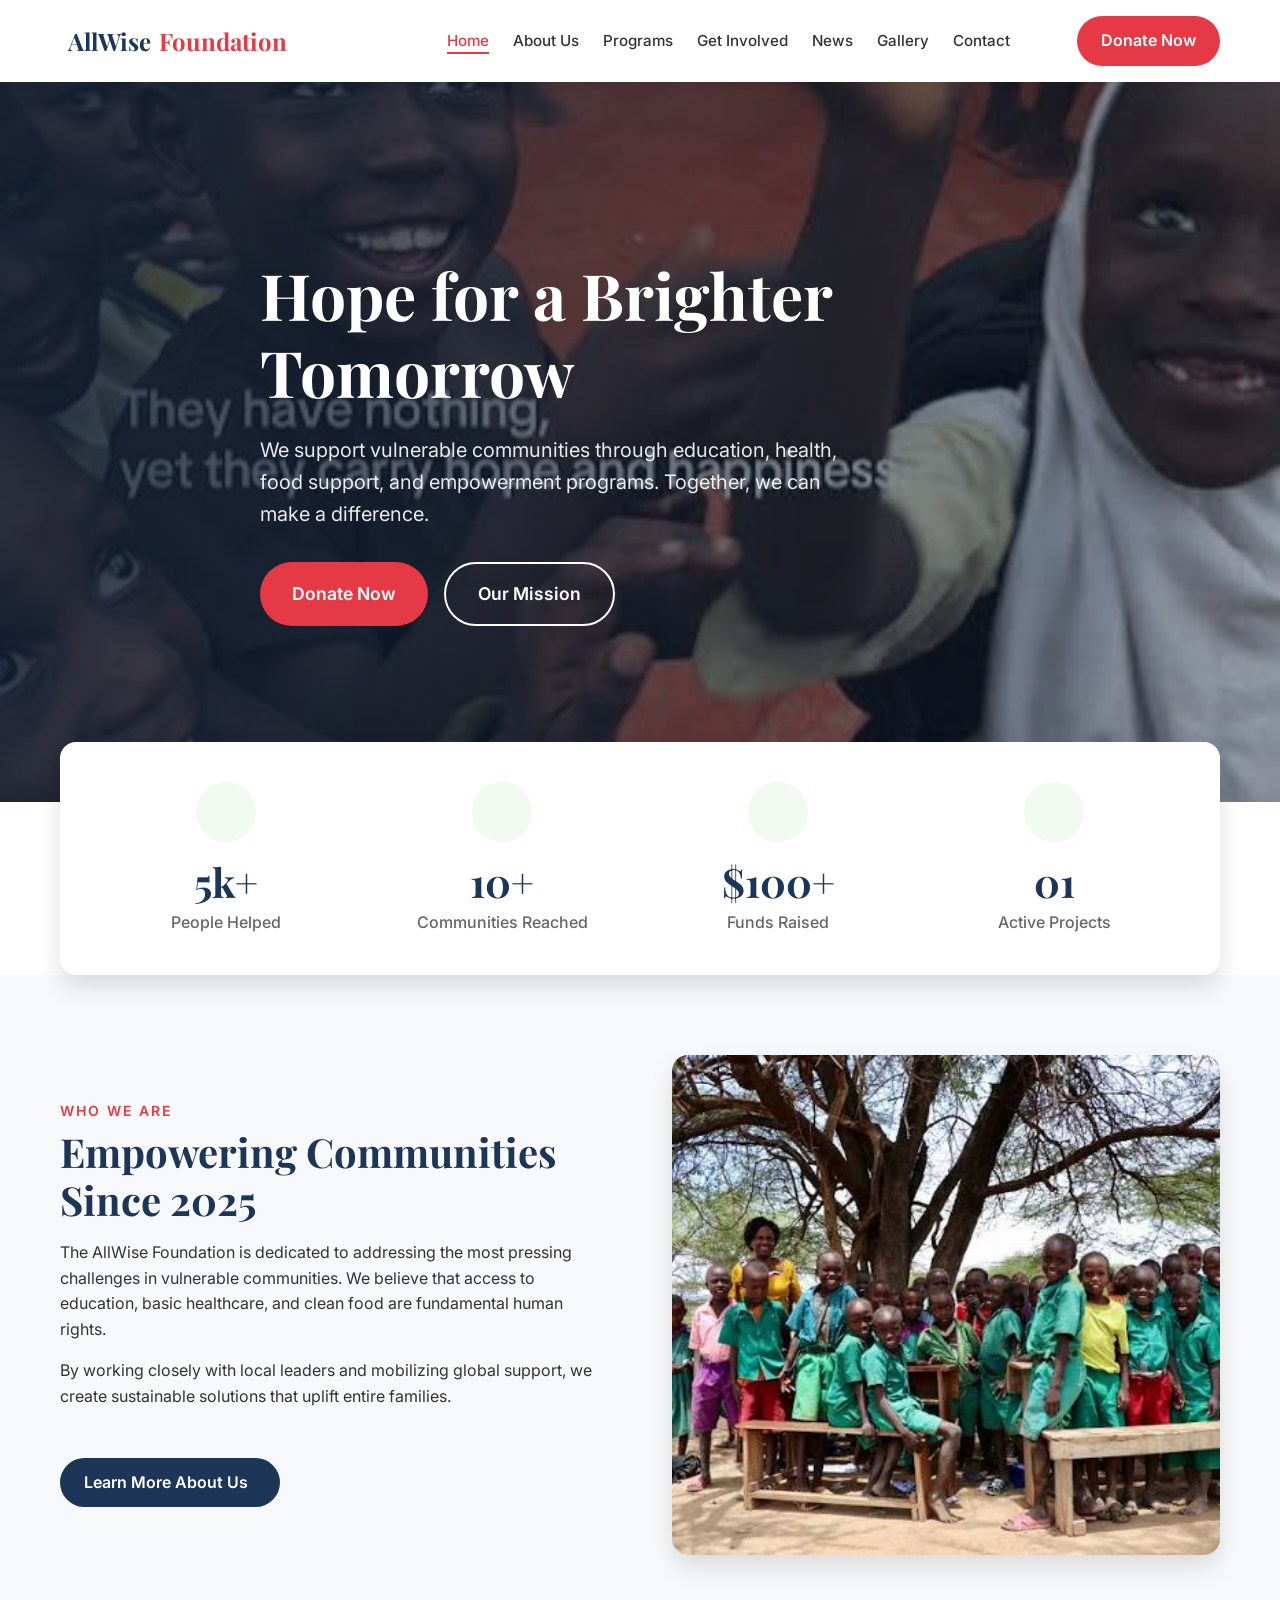
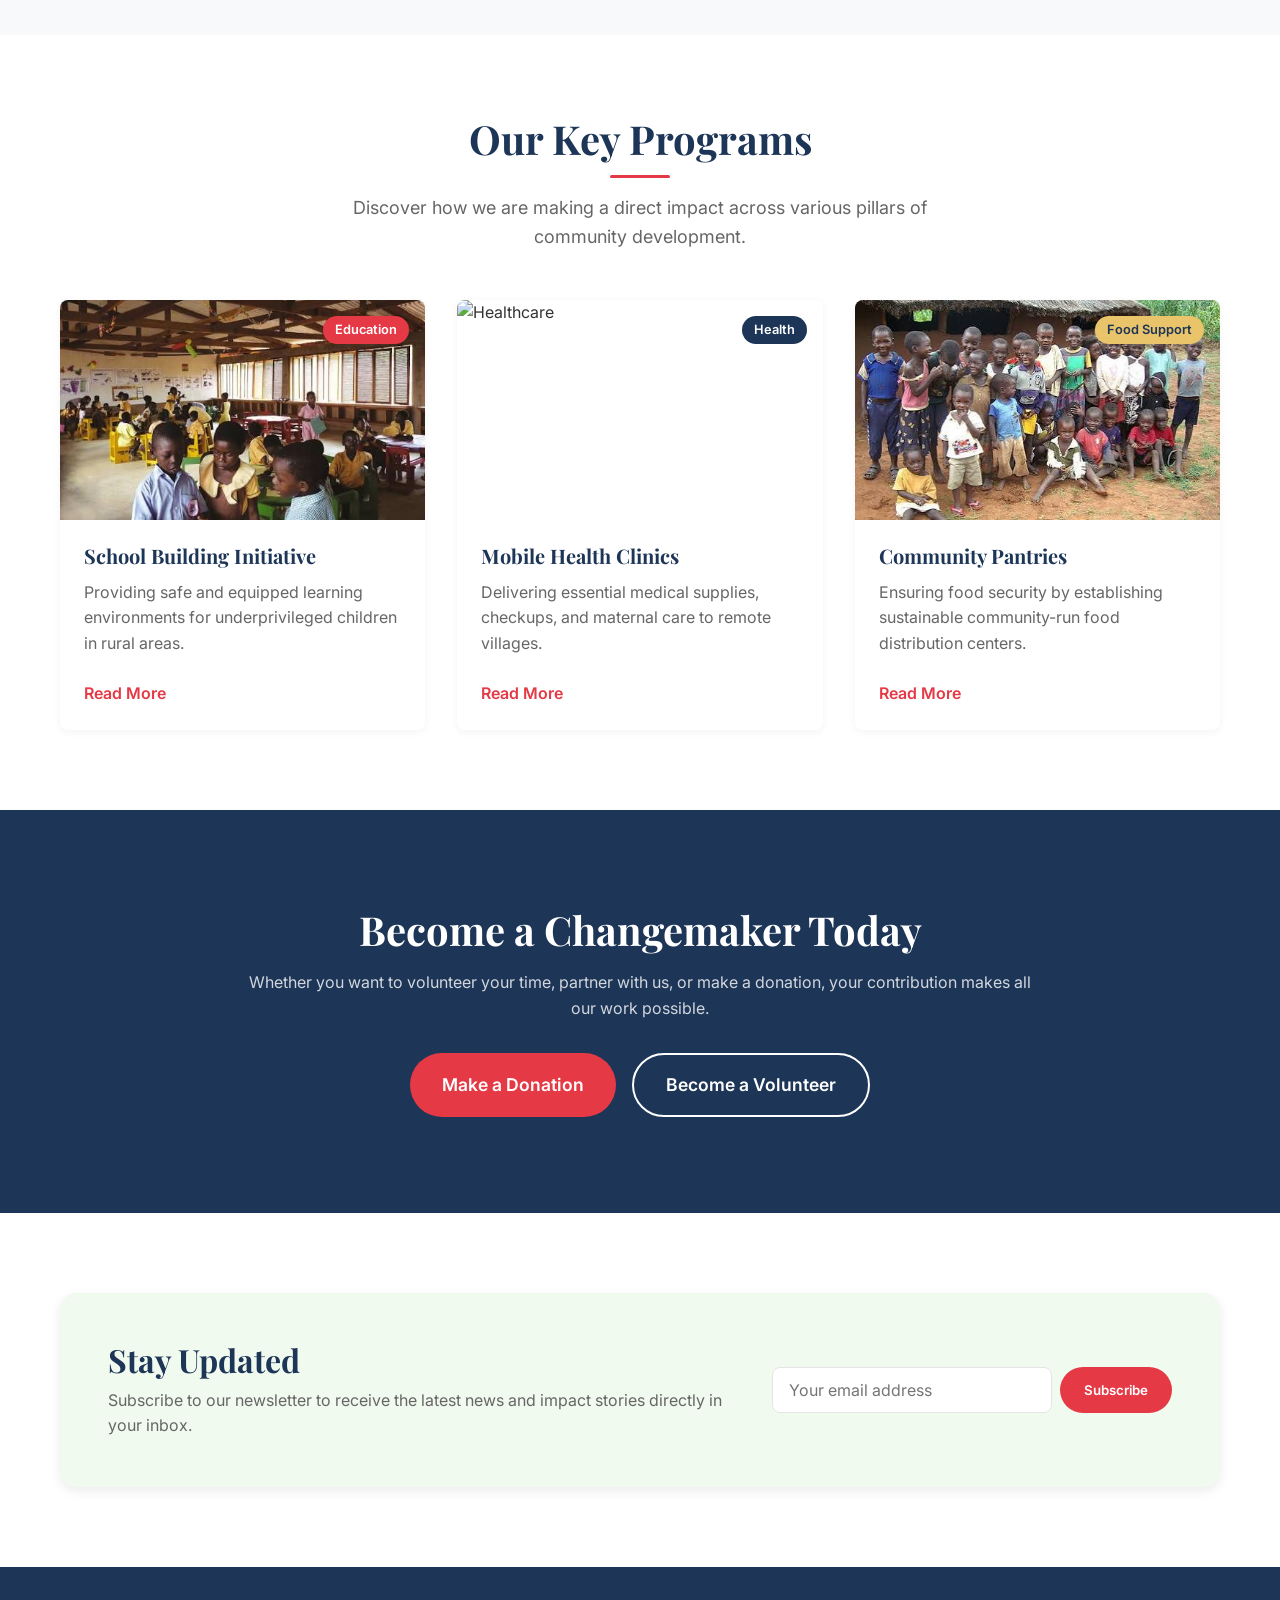
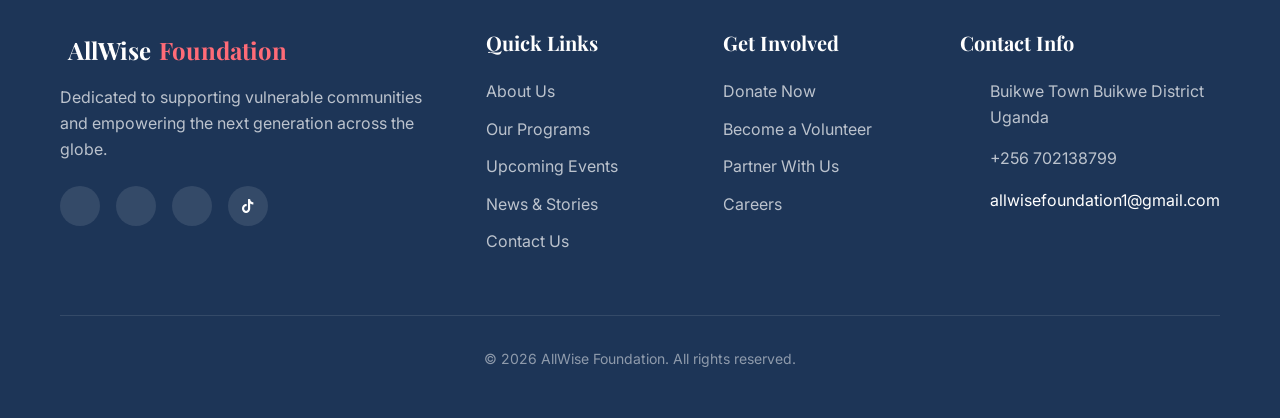
==== commit 8d1e1d44: "Fix HTML encoding issues in index.html" ====
--- a/index.html
+++ b/index.html
@@ -138,7 +138,7 @@
                     <!-- Card 1 -->
                     <div class="card animate-on-scroll">
                         <div class="card-img">
-                            <img src="assets/images/image 6.jpg   " alt="Education">
+                            <img src="assets/images/image 6.jpeg   " alt="Education">
                             <span class="badge">Education</span>
                         </div>
                         <div class="card-body">
@@ -291,3 +291,4 @@
 
 </html>
 
+
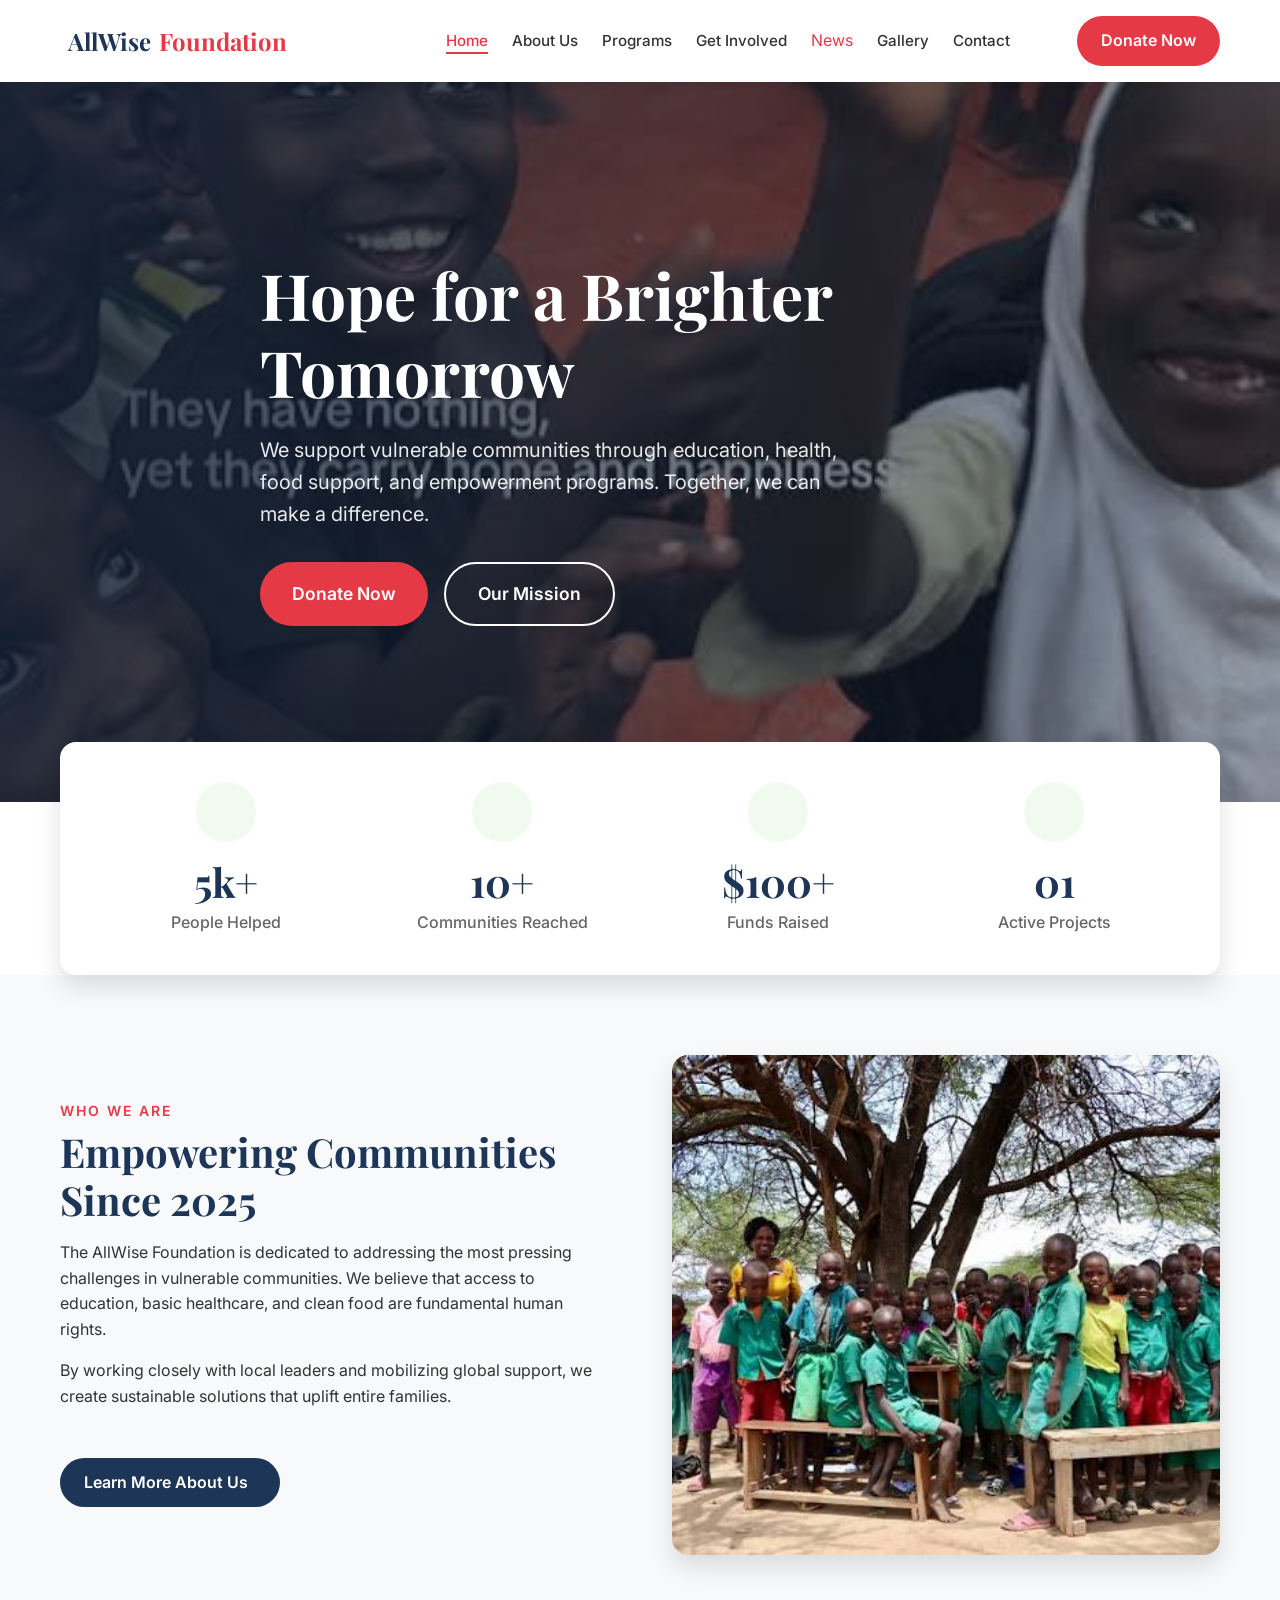
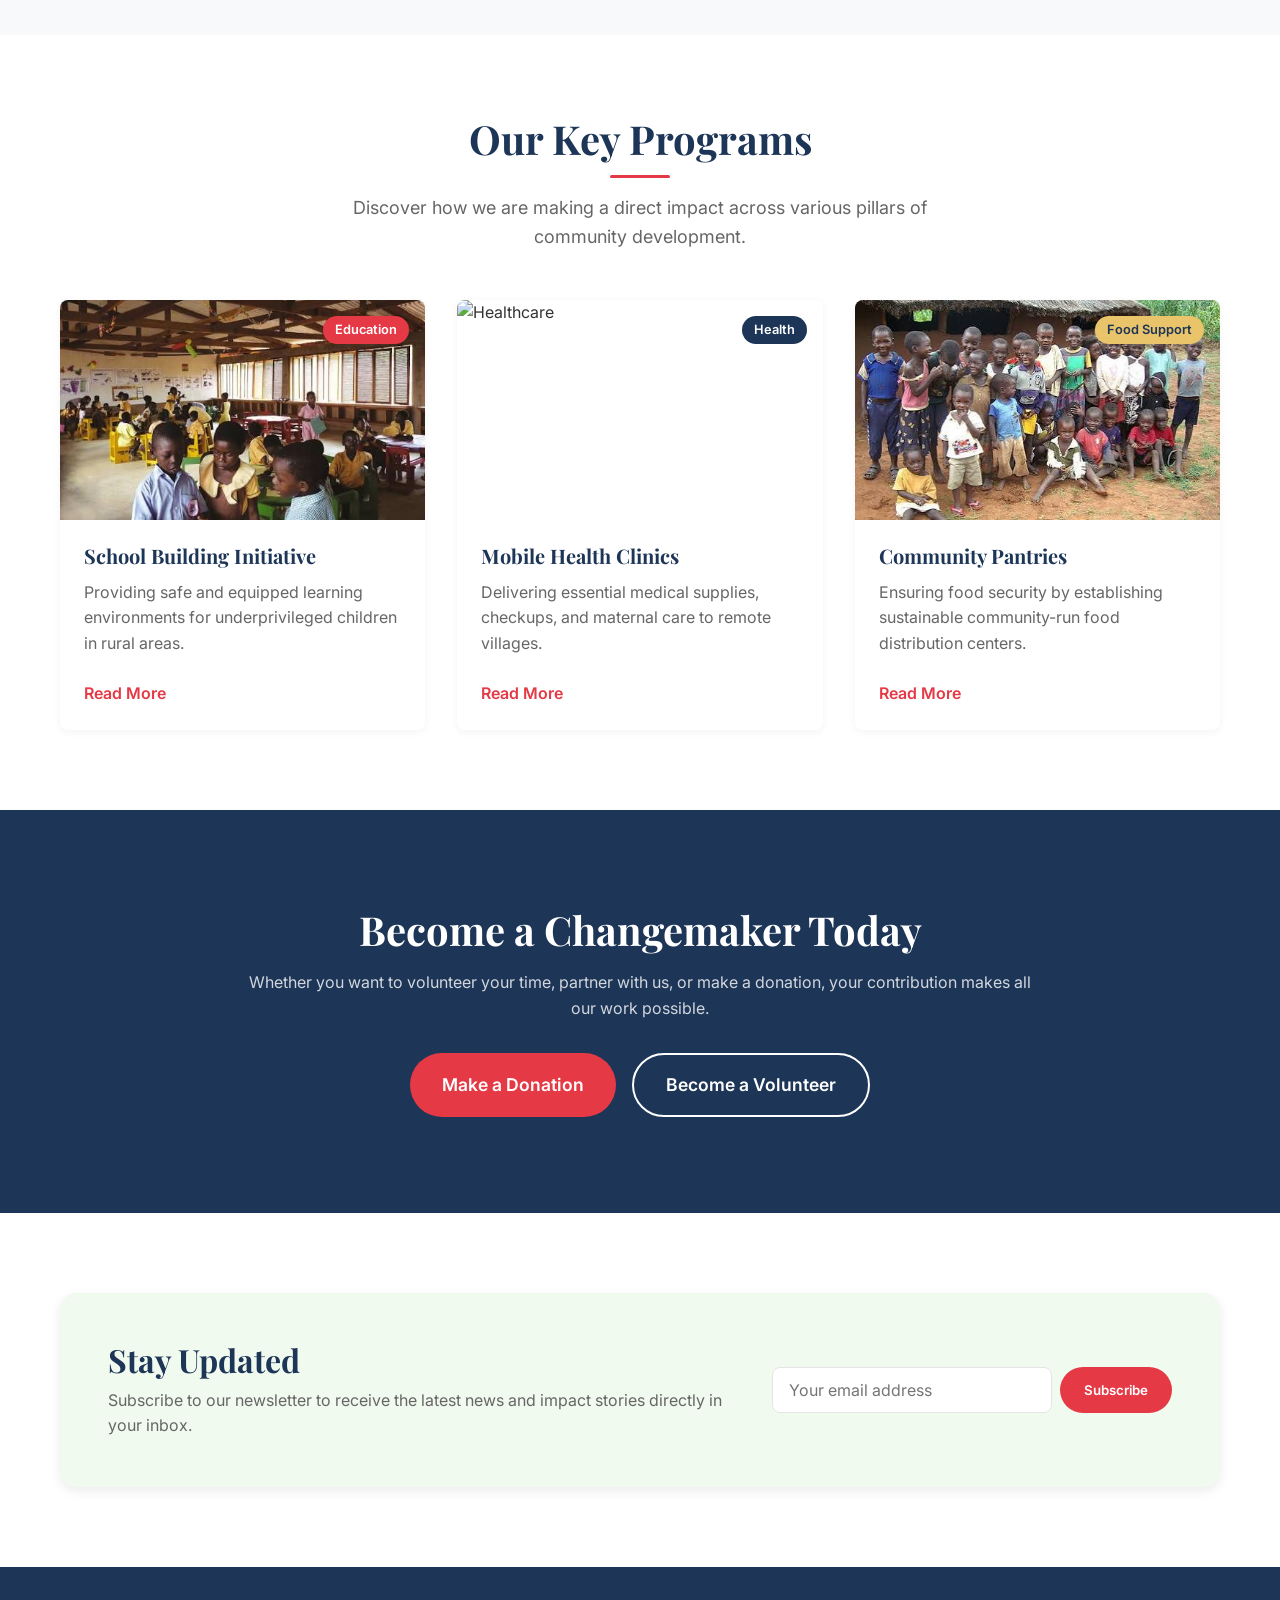
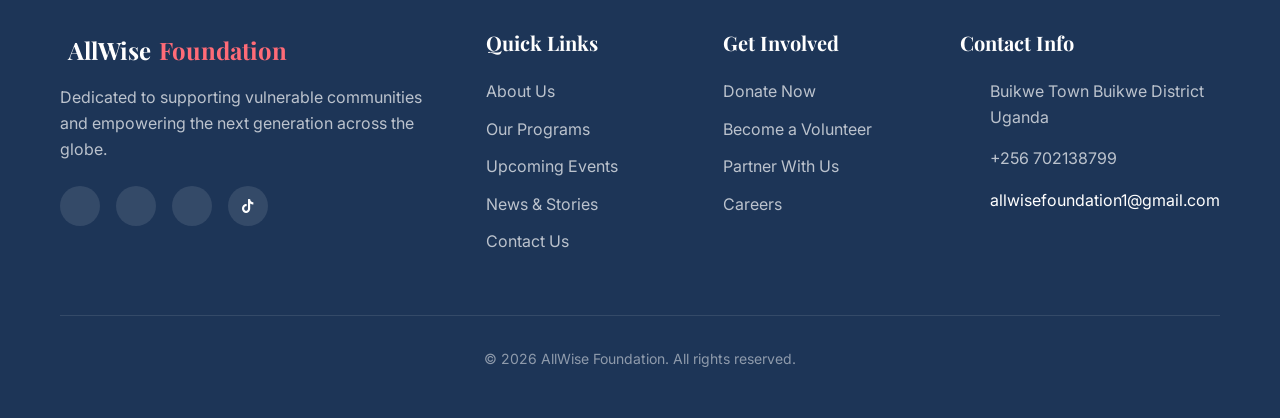
==== commit 27e9a635: "Fix HTML formatting and structure" ====
--- a/index.html
+++ b/index.html
@@ -36,7 +36,7 @@
                     <li><a href="about.html" class="nav-link">About Us</a></li>
                     <li><a href="programs.html" class="nav-link">Programs</a></li>
                     <li><a href="get-involved.html" class="nav-link">Get Involved</a></li>
-                    <li><a href="blog.html" class="nav-link">News</a></li>
+                    <li><a href="#">News</a></li>
                     <li><a href="gallery.html" class="nav-link">Gallery</a></li>
                     <li><a href="contact.html" class="nav-link">Contact</a></li>
                 </ul>
@@ -246,7 +246,7 @@
                         <li><a href="about.html">About Us</a></li>
                         <li><a href="programs.html">Our Programs</a></li>
                         <li><a href="events.html">Upcoming Events</a></li>
-                        <li><a href="blog.html">News & Stories</a></li>
+                        <li><a href="#">News & Stories</a></li>
                         <li><a href="contact.html">Contact Us</a></li>
                     </ul>
                 </div>
@@ -292,3 +292,5 @@
 </html>
 
 
+
+
